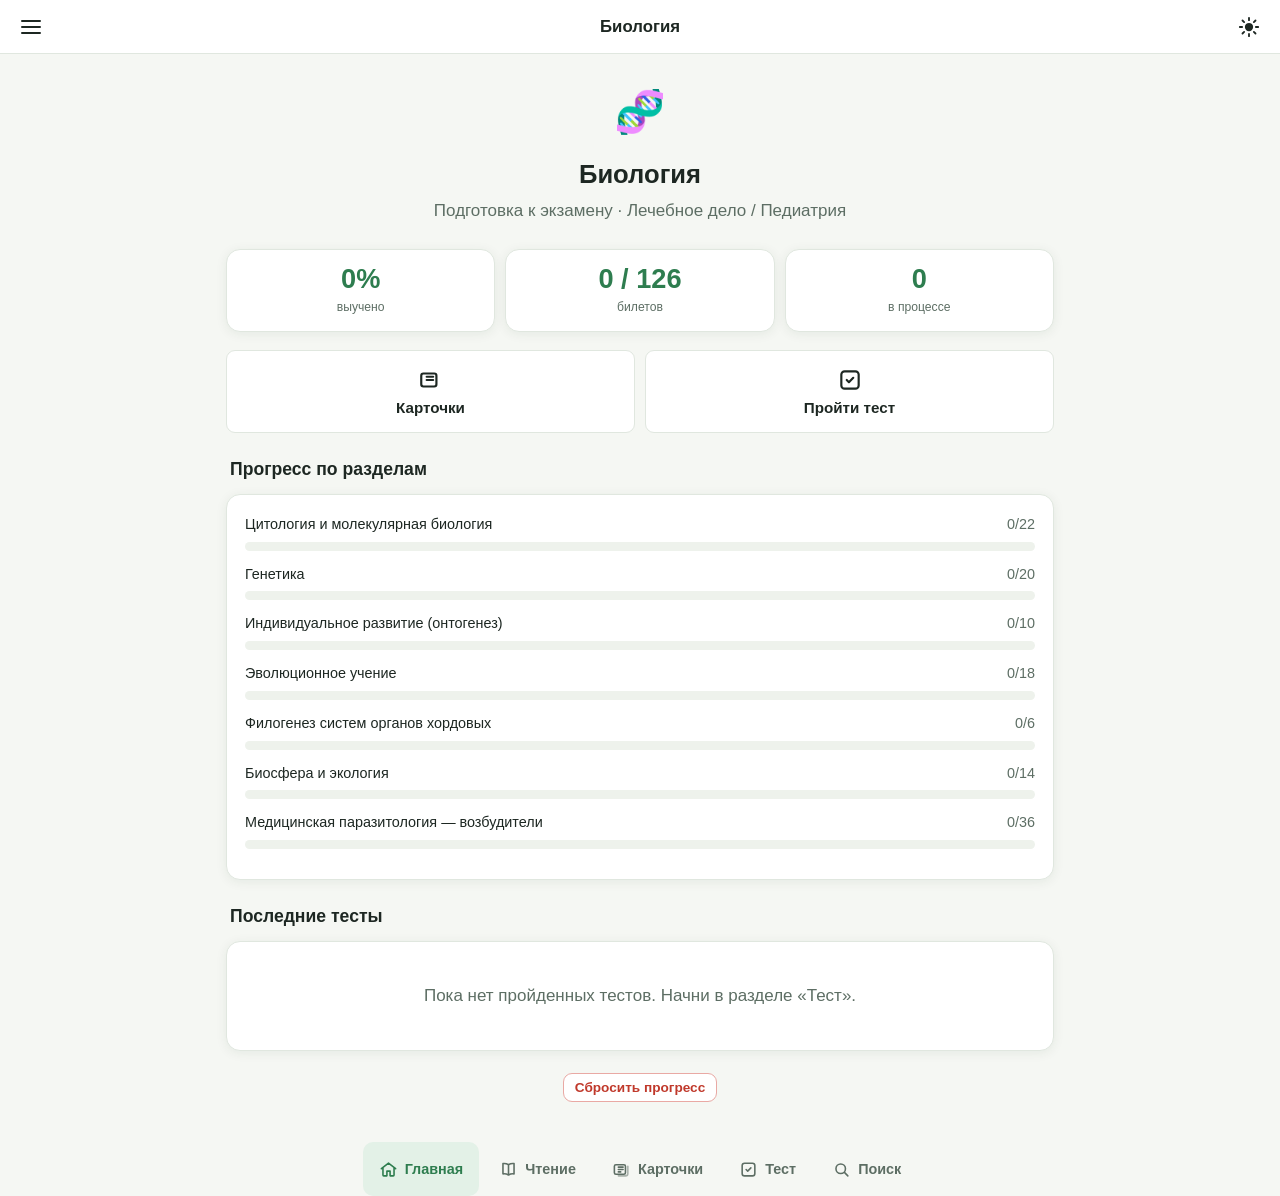
==== public/index.html @ f7928bce "feat: сайт-тренажёр по биологии — 4 режима, парсер конспекта, 510 вопросов - Чтение: 126 билетов по " ====
<!DOCTYPE html>
<html lang="ru">
<head>
  <meta charset="UTF-8" />
  <meta name="viewport" content="width=device-width, initial-scale=1.0, viewport-fit=cover" />
  <meta name="description" content="Тренажёр для подготовки к экзамену по биологии: чтение, карточки, тесты, поиск." />
  <meta name="theme-color" content="#2e7d4f" />
  <title>Биология · подготовка к экзамену</title>
  <link rel="stylesheet" href="styles.css" />
</head>
<body>
  <!-- ── Шапка ─────────────────────────────────────────── -->
  <header class="topbar">
    <button class="icon-btn nav-toggle" id="navToggle" aria-label="Список билетов" aria-expanded="false">
      <svg viewBox="0 0 24 24" width="24" height="24" aria-hidden="true"><path d="M3 6h18M3 12h18M3 18h18" stroke="currentColor" stroke-width="2" stroke-linecap="round"/></svg>
    </button>
    <div class="topbar-title" id="topbarTitle">Биология</div>
    <button class="icon-btn theme-toggle" id="themeToggle" aria-label="Сменить тему">
      <svg class="i-sun" viewBox="0 0 24 24" width="22" height="22" aria-hidden="true"><circle cx="12" cy="12" r="4.5" fill="currentColor"/><g stroke="currentColor" stroke-width="2" stroke-linecap="round"><path d="M12 2v2.5M12 19.5V22M2 12h2.5M19.5 12H22M4.9 4.9l1.8 1.8M17.3 17.3l1.8 1.8M19.1 4.9l-1.8 1.8M6.7 17.3l-1.8 1.8"/></g></svg>
      <svg class="i-moon" viewBox="0 0 24 24" width="22" height="22" aria-hidden="true"><path d="M21 12.8A8.5 8.5 0 1 1 11.2 3a6.5 6.5 0 0 0 9.8 9.8Z" fill="currentColor"/></svg>
    </button>
  </header>

  <!-- ── Drawer навигации ──────────────────────────────── -->
  <div class="drawer-scrim" id="drawerScrim" hidden></div>
  <aside class="drawer" id="drawer" aria-hidden="true">
    <div class="drawer-head">
      <div class="seg" role="tablist" aria-label="Вид списка">
        <button class="seg-btn is-active" id="navBySection" role="tab" aria-selected="true">По разделам</button>
        <button class="seg-btn" id="navByNumber" role="tab" aria-selected="false">По билетам</button>
      </div>
    </div>
    <nav class="drawer-list" id="drawerList" aria-label="Навигация по билетам"><!-- наполняется JS --></nav>
  </aside>

  <!-- ── Контент ───────────────────────────────────────── -->
  <main class="main" id="main">
    <section class="view" id="view-home" hidden></section>
    <section class="view" id="view-read" hidden></section>
    <section class="view" id="view-cards" hidden></section>
    <section class="view" id="view-quiz" hidden></section>
    <section class="view" id="view-search" hidden></section>

    <div class="loading" id="loading">
      <div class="spinner" aria-hidden="true"></div>
      <p>Загружаю конспект…</p>
    </div>
  </main>

  <!-- ── Нижний таб-бар / верхняя навигация ────────────── -->
  <nav class="tabbar" id="tabbar" aria-label="Режимы">
    <button class="tab" data-mode="home"   aria-label="Главная">
      <svg viewBox="0 0 24 24" aria-hidden="true"><path d="M3 11l9-7 9 7M5 10v9a1 1 0 0 0 1 1h4v-6h4v6h4a1 1 0 0 0 1-1v-9" fill="none" stroke="currentColor" stroke-width="2" stroke-linejoin="round" stroke-linecap="round"/></svg>
      <span>Главная</span>
    </button>
    <button class="tab" data-mode="read"   aria-label="Чтение">
      <svg viewBox="0 0 24 24" aria-hidden="true"><path d="M12 6c-2-1.3-4.5-1.8-7-1.5v13c2.5-.3 5 .2 7 1.5 2-1.3 4.5-1.8 7-1.5v-13c-2.5-.3-5 .2-7 1.5Zm0 0v13" fill="none" stroke="currentColor" stroke-width="2" stroke-linejoin="round" stroke-linecap="round"/></svg>
      <span>Чтение</span>
    </button>
    <button class="tab" data-mode="cards"  aria-label="Карточки">
      <svg viewBox="0 0 24 24" aria-hidden="true"><rect x="3" y="6" width="14" height="12" rx="2" fill="none" stroke="currentColor" stroke-width="2"/><path d="M8 9h6M8 12h6M8 15h3" stroke="currentColor" stroke-width="2" stroke-linecap="round"/><path d="M20 8v9a3 3 0 0 1-3 3H8" fill="none" stroke="currentColor" stroke-width="2" stroke-linecap="round" opacity=".5"/></svg>
      <span>Карточки</span>
    </button>
    <button class="tab" data-mode="quiz"   aria-label="Тест">
      <svg viewBox="0 0 24 24" aria-hidden="true"><path d="M9 12l2 2 4-4" fill="none" stroke="currentColor" stroke-width="2" stroke-linecap="round" stroke-linejoin="round"/><rect x="4" y="4" width="16" height="16" rx="3" fill="none" stroke="currentColor" stroke-width="2"/></svg>
      <span>Тест</span>
    </button>
    <button class="tab" data-mode="search" aria-label="Поиск">
      <svg viewBox="0 0 24 24" aria-hidden="true"><circle cx="11" cy="11" r="6" fill="none" stroke="currentColor" stroke-width="2"/><path d="M16 16l4 4" stroke="currentColor" stroke-width="2" stroke-linecap="round"/></svg>
      <span>Поиск</span>
    </button>
  </nav>

  <script src="vendor/marked.min.js"></script>
  <script type="module" src="js/app.js"></script>
</body>
</html>
---- public/styles.css ----
/* ============================================================
   Биология · тренажёр — styles.css
   Mobile-first. Светлая/тёмная тема через [data-theme] + prefers.
   ============================================================ */

:root {
  --bg: #f5f7f3;
  --surface: #ffffff;
  --surface-2: #eef2ec;
  --text: #1d2722;
  --muted: #5d6e64;
  --accent: #2e7d4f;
  --accent-ink: #1c5435;
  --accent-soft: #e3f1e7;
  --border: #e0e7df;
  --shadow: 0 2px 12px rgba(20, 50, 35, 0.07);
  --mnemo-bg: #fff5e0;
  --mnemo-border: #f0c969;
  --mnemo-ink: #7a5a12;
  --trap-bg: #fdeceb;
  --trap-border: #e9a9a4;
  --trap-ink: #9a342c;
  --def-bg: #eef2ec;
  --ok: #2e7d4f;
  --err: #c0392b;
  --radius: 14px;
  --radius-sm: 9px;
  --tabbar-h: 60px;
  --topbar-h: 54px;
  --maxw: 860px;
  --font: -apple-system, BlinkMacSystemFont, "Segoe UI", Roboto, "Helvetica Neue", Arial, "PT Sans", sans-serif;
}

[data-theme="dark"] {
  --bg: #121617;
  --surface: #1a2023;
  --surface-2: #222a2d;
  --text: #e7efe9;
  --muted: #97a89d;
  --accent: #6fcf97;
  --accent-ink: #8fe0b0;
  --accent-soft: #21302a;
  --border: #2a3236;
  --shadow: 0 2px 14px rgba(0, 0, 0, 0.35);
  --mnemo-bg: #2c2616;
  --mnemo-border: #5e4f23;
  --mnemo-ink: #e6c879;
  --trap-bg: #2e1c1a;
  --trap-border: #5e302b;
  --trap-ink: #e8a59d;
  --def-bg: #222a2d;
}

@media (prefers-color-scheme: dark) {
  :root:not([data-theme="light"]) {
    --bg: #121617; --surface: #1a2023; --surface-2: #222a2d;
    --text: #e7efe9; --muted: #97a89d; --accent: #6fcf97; --accent-ink: #8fe0b0;
    --accent-soft: #21302a; --border: #2a3236; --shadow: 0 2px 14px rgba(0,0,0,.35);
    --mnemo-bg: #2c2616; --mnemo-border: #5e4f23; --mnemo-ink: #e6c879;
    --trap-bg: #2e1c1a; --trap-border: #5e302b; --trap-ink: #e8a59d; --def-bg: #222a2d;
  }
}

* { box-sizing: border-box; }
html { -webkit-text-size-adjust: 100%; }
body {
  margin: 0;
  font-family: var(--font);
  color: var(--text);
  background: var(--bg);
  line-height: 1.65;
  font-size: 17px;
  -webkit-font-smoothing: antialiased;
  padding-bottom: calc(var(--tabbar-h) + env(safe-area-inset-bottom));
}

button { font-family: inherit; cursor: pointer; }
a { color: var(--accent); }

/* ── Шапка ─────────────────────────────────────────── */
.topbar {
  position: sticky; top: 0; z-index: 40;
  height: var(--topbar-h);
  display: flex; align-items: center; gap: 8px;
  padding: 0 10px;
  padding-top: env(safe-area-inset-top);
  background: var(--surface);
  border-bottom: 1px solid var(--border);
}
.topbar-title { flex: 1; font-weight: 700; font-size: 1.05rem; text-align: center; }
.icon-btn {
  display: grid; place-items: center;
  width: 42px; height: 42px; border: none; border-radius: 11px;
  background: transparent; color: var(--text);
}
.icon-btn:hover { background: var(--surface-2); }
.icon-btn:active { transform: scale(0.94); }
.theme-toggle .i-moon { display: none; }
[data-theme="dark"] .theme-toggle .i-sun { display: none; }
[data-theme="dark"] .theme-toggle .i-moon { display: block; }
@media (prefers-color-scheme: dark) {
  :root:not([data-theme="light"]) .theme-toggle .i-sun { display: none; }
  :root:not([data-theme="light"]) .theme-toggle .i-moon { display: block; }
}

/* ── Drawer ───────────────────────────────────────── */
.drawer-scrim {
  position: fixed; inset: 0; z-index: 49;
  background: rgba(0,0,0,.4); backdrop-filter: blur(1px);
}
.drawer {
  position: fixed; z-index: 50; top: 0; left: 0; bottom: 0;
  width: min(85vw, 340px);
  background: var(--surface);
  border-right: 1px solid var(--border);
  transform: translateX(-102%);
  transition: transform .26s cubic-bezier(.4,0,.2,1);
  display: flex; flex-direction: column;
  padding-top: env(safe-area-inset-top);
}
.drawer.is-open { transform: translateX(0); box-shadow: var(--shadow); }
.drawer-head { padding: 12px 14px; border-bottom: 1px solid var(--border); }
.drawer-list { overflow-y: auto; flex: 1; padding: 8px 8px 24px; -webkit-overflow-scrolling: touch; }

.seg { display: flex; background: var(--surface-2); border-radius: 11px; padding: 3px; }
.seg-btn {
  flex: 1; border: none; background: transparent; color: var(--muted);
  padding: 8px 6px; border-radius: 8px; font-size: .9rem; font-weight: 600;
}
.seg-btn.is-active { background: var(--surface); color: var(--accent); box-shadow: var(--shadow); }

.nav-group { margin-bottom: 4px; }
.nav-group-head {
  width: 100%; text-align: left; border: none; background: transparent;
  color: var(--accent-ink); font-weight: 700; font-size: .82rem; letter-spacing: .02em;
  text-transform: uppercase; padding: 10px 10px 6px; display: flex; justify-content: space-between; align-items: center;
}
.nav-group-head .chev { transition: transform .2s; opacity: .6; }
.nav-group.collapsed .chev { transform: rotate(-90deg); }
.nav-group.collapsed .nav-item { display: none; }
.nav-item {
  display: flex; gap: 8px; align-items: baseline;
  width: 100%; text-align: left; border: none; background: transparent; color: var(--text);
  padding: 8px 10px; border-radius: 9px; font-size: .94rem; line-height: 1.35;
}
.nav-item:hover { background: var(--surface-2); }
.nav-item.is-current { background: var(--accent-soft); color: var(--accent-ink); font-weight: 600; }
.nav-item .num { color: var(--muted); font-variant-numeric: tabular-nums; min-width: 1.8em; font-size: .85em; }
.nav-item.is-current .num { color: var(--accent); }
.nav-item .known-dot { margin-left: auto; width: 7px; height: 7px; border-radius: 50%; background: var(--accent); opacity: 0; flex: none; align-self: center; }
.nav-item.known .known-dot { opacity: 1; }
.nav-sep { padding: 12px 10px 4px; font-size: .78rem; font-weight: 700; color: var(--muted); text-transform: uppercase; letter-spacing: .03em; }

/* ── Main / views ─────────────────────────────────── */
.main { max-width: var(--maxw); margin: 0 auto; padding: 16px 16px 40px; position: relative; }
.view[hidden] { display: none; }

.loading { text-align: center; color: var(--muted); padding: 64px 0; }
.spinner {
  width: 34px; height: 34px; margin: 0 auto 14px;
  border: 3px solid var(--border); border-top-color: var(--accent);
  border-radius: 50%; animation: spin .8s linear infinite;
}
@keyframes spin { to { transform: rotate(360deg); } }
@media (prefers-reduced-motion: reduce) { .spinner { animation-duration: 2s; } * { scroll-behavior: auto !important; } }

/* ── Tab bar ──────────────────────────────────────── */
.tabbar {
  position: fixed; left: 0; right: 0; bottom: 0; z-index: 45;
  height: calc(var(--tabbar-h) + env(safe-area-inset-bottom));
  padding-bottom: env(safe-area-inset-bottom);
  display: flex; background: var(--surface); border-top: 1px solid var(--border);
}
.tab {
  flex: 1; display: flex; flex-direction: column; align-items: center; justify-content: center; gap: 3px;
  border: none; background: transparent; color: var(--muted); font-size: .68rem; font-weight: 600;
  padding: 6px 2px;
}
.tab svg { width: 24px; height: 24px; }
.tab.is-active { color: var(--accent); }
.tab:active { transform: scale(.93); }

/* ── Общие компоненты ─────────────────────────────── */
.btn {
  display: inline-flex; align-items: center; gap: 7px; justify-content: center;
  border: 1px solid var(--border); background: var(--surface); color: var(--text);
  padding: 10px 16px; border-radius: var(--radius-sm); font-size: .95rem; font-weight: 600;
}
.btn:hover { background: var(--surface-2); }
.btn:active { transform: scale(.97); }
.btn-primary { background: var(--accent); color: #fff; border-color: var(--accent); }
[data-theme="dark"] .btn-primary { color: #0e1a13; }
.btn-primary:hover { filter: brightness(1.05); background: var(--accent); }
.btn-ghost { border-color: transparent; background: transparent; }
.btn-sm { padding: 6px 11px; font-size: .85rem; }
.btn-danger { color: var(--err); border-color: var(--trap-border); }

.card {
  background: var(--surface); border: 1px solid var(--border);
  border-radius: var(--radius); box-shadow: var(--shadow); padding: 18px;
}

.h-title { font-size: 1.5rem; font-weight: 800; margin: 6px 0 14px; }
.section-eyebrow { color: var(--accent); font-weight: 700; font-size: .8rem; text-transform: uppercase; letter-spacing: .04em; }

/* ── Чтение ───────────────────────────────────────── */
.read-toolbar { display: flex; gap: 8px; flex-wrap: wrap; align-items: center; margin-bottom: 14px; }
.read-toolbar .spacer { flex: 1; }
.read-section-label { font-size: 1.1rem; font-weight: 800; color: var(--accent-ink); margin: 22px 4px 10px; }

.ticket { background: var(--surface); border: 1px solid var(--border); border-radius: var(--radius); box-shadow: var(--shadow); margin-bottom: 14px; overflow: hidden; scroll-margin-top: calc(var(--topbar-h) + 12px); }
.ticket-head { display: flex; align-items: flex-start; gap: 10px; padding: 14px 16px; cursor: pointer; user-select: none; }
.ticket-head:hover { background: var(--surface-2); }
.ticket-num { flex: none; min-width: 2.2em; height: 2.2em; display: grid; place-items: center; background: var(--accent-soft); color: var(--accent-ink); border-radius: 9px; font-weight: 800; font-size: .9rem; font-variant-numeric: tabular-nums; }
.ticket-titlewrap { flex: 1; min-width: 0; }
.ticket-title { font-weight: 700; font-size: 1.05rem; line-height: 1.3; }
.ticket-sub { color: var(--muted); font-size: .82rem; margin-top: 2px; }
.ticket-chev { flex: none; color: var(--muted); transition: transform .2s; margin-top: 4px; }
.ticket.open .ticket-chev { transform: rotate(90deg); }
.ticket-known-btn { flex: none; border: 1px solid var(--border); background: var(--surface); border-radius: 8px; padding: 5px 9px; font-size: .75rem; font-weight: 700; color: var(--muted); white-space: nowrap; }
.ticket-known-btn.is-known { background: var(--accent); color: #fff; border-color: var(--accent); }
[data-theme="dark"] .ticket-known-btn.is-known { color: #0e1a13; }

.ticket-body { padding: 0 16px; max-height: 0; overflow: hidden; transition: max-height .01s; }
.ticket.open .ticket-body { padding: 4px 16px 18px; max-height: none; }
.ticket-question { background: var(--def-bg); border-radius: var(--radius-sm); padding: 10px 13px; margin: 4px 0 14px; font-size: .92rem; }
.ticket-question b { color: var(--accent-ink); }
.ticket-question ul { margin: 4px 0 0; padding-left: 18px; }
.ticket-question li { margin: 2px 0; }

/* Markdown тело */
.prose { font-size: 1rem; }
.prose p { margin: 0 0 .7em; }
.prose strong { color: var(--accent-ink); font-weight: 700; }
.prose h3, .prose h4 { margin: 1em 0 .4em; font-size: 1.05rem; color: var(--text); }
.prose ul, .prose ol { padding-left: 22px; margin: .4em 0 .8em; }
.prose li { margin: .25em 0; }
.prose em { color: var(--muted); }
.prose table { width: 100%; border-collapse: collapse; margin: .8em 0; font-size: .9rem; display: block; overflow-x: auto; }
.prose th, .prose td { border: 1px solid var(--border); padding: 7px 9px; text-align: left; }
.prose th { background: var(--surface-2); font-weight: 700; }
.prose code { background: var(--surface-2); padding: 1px 5px; border-radius: 5px; font-size: .9em; }
.prose blockquote { border-left: 3px solid var(--accent); margin: .6em 0; padding: .2em 0 .2em 14px; color: var(--muted); }

.callout { border-radius: var(--radius-sm); padding: 10px 13px; margin: .8em 0; border: 1px solid; font-size: .95rem; }
.callout-mnemo { background: var(--mnemo-bg); border-color: var(--mnemo-border); color: var(--mnemo-ink); }
.callout-mnemo strong, .callout-mnemo em { color: inherit; }
.callout-trap { background: var(--trap-bg); border-color: var(--trap-border); color: var(--trap-ink); }
.callout-trap strong, .callout-trap em { color: inherit; }

/* ── Карточки ─────────────────────────────────────── */
.cards-setup { display: grid; gap: 14px; }
.field-label { font-size: .82rem; font-weight: 700; color: var(--muted); margin-bottom: 6px; text-transform: uppercase; letter-spacing: .03em; }
select, input[type="text"] {
  width: 100%; padding: 11px 12px; border: 1px solid var(--border); border-radius: var(--radius-sm);
  background: var(--surface); color: var(--text); font-size: 1rem; font-family: inherit;
}
.chips { display: flex; gap: 8px; flex-wrap: wrap; }
.chip { border: 1px solid var(--border); background: var(--surface); border-radius: 999px; padding: 7px 14px; font-size: .9rem; font-weight: 600; color: var(--muted); }
.chip.is-active { background: var(--accent); color: #fff; border-color: var(--accent); }
[data-theme="dark"] .chip.is-active { color: #0e1a13; }

.flashwrap { display: flex; flex-direction: column; align-items: center; gap: 16px; }
.flash-stats { display: flex; gap: 14px; font-size: .85rem; color: var(--muted); font-weight: 600; }
.flash-stats b { color: var(--text); }
.flashcard {
  width: 100%; min-height: 340px; perspective: 1600px; cursor: pointer;
}
.flash-inner { position: relative; width: 100%; min-height: 340px; transition: transform .5s; transform-style: preserve-3d; }
.flashcard.flipped .flash-inner { transform: rotateY(180deg); }
.flash-face {
  position: absolute; inset: 0; backface-visibility: hidden; -webkit-backface-visibility: hidden;
  background: var(--surface); border: 1px solid var(--border); border-radius: var(--radius);
  box-shadow: var(--shadow); padding: 22px; display: flex; flex-direction: column; overflow-y: auto;
}
.flash-back { transform: rotateY(180deg); }
.flash-eyebrow { color: var(--accent); font-weight: 700; font-size: .78rem; text-transform: uppercase; letter-spacing: .04em; margin-bottom: 6px; }
.flash-q-title { font-size: 1.25rem; font-weight: 800; margin-bottom: 12px; line-height: 1.3; }
.flash-hint { margin-top: auto; color: var(--muted); font-size: .8rem; text-align: center; padding-top: 12px; }
.flash-actions { display: flex; gap: 12px; width: 100%; }
.flash-actions .btn { flex: 1; padding: 14px; font-size: 1rem; }
.know-yes { background: var(--ok); color: #fff; border-color: var(--ok); }
.know-no { background: var(--err); color: #fff; border-color: var(--err); }

.empty { text-align: center; color: var(--muted); padding: 40px 16px; }
.done-banner { text-align: center; padding: 30px 16px; }
.done-banner .big { font-size: 2.4rem; }

/* ── Тесты ────────────────────────────────────────── */
.quiz-setup { display: grid; gap: 16px; }
.q-progress { height: 6px; background: var(--surface-2); border-radius: 3px; overflow: hidden; margin-bottom: 16px; }
.q-progress > i { display: block; height: 100%; background: var(--accent); transition: width .3s; }
.q-meta { display: flex; justify-content: space-between; color: var(--muted); font-size: .85rem; margin-bottom: 10px; font-weight: 600; white-space: nowrap; gap: 8px; }
.q-meta > span:first-child { flex: none; }
.q-meta-sec { overflow: hidden; text-overflow: ellipsis; min-width: 0; text-align: right; }
.q-question { font-size: 1.15rem; font-weight: 700; line-height: 1.4; margin-bottom: 18px; }
.q-options { display: grid; gap: 10px; }
.q-option {
  text-align: left; border: 1.5px solid var(--border); background: var(--surface); color: var(--text);
  padding: 13px 15px; border-radius: var(--radius-sm); font-size: 1rem; line-height: 1.4;
  display: flex; gap: 11px; align-items: flex-start;
}
.q-option:hover:not(:disabled) { border-color: var(--accent); }
.q-option .opt-letter { flex: none; width: 26px; height: 26px; border-radius: 7px; background: var(--surface-2); display: grid; place-items: center; font-weight: 800; font-size: .85rem; color: var(--muted); }
.q-option.correct { border-color: var(--ok); background: var(--accent-soft); }
.q-option.correct .opt-letter { background: var(--ok); color: #fff; }
.q-option.wrong { border-color: var(--err); background: var(--trap-bg); }
.q-option.wrong .opt-letter { background: var(--err); color: #fff; }
.q-explain { margin-top: 14px; padding: 12px 14px; background: var(--def-bg); border-radius: var(--radius-sm); font-size: .92rem; }
.q-explain b { color: var(--accent-ink); }
.quiz-foot { margin-top: 18px; display: flex; justify-content: flex-end; }

.result-score { text-align: center; margin: 10px 0 22px; }
.result-score .num { font-size: 3rem; font-weight: 800; color: var(--accent); }
.result-bars { display: grid; gap: 10px; margin: 16px 0; }
.rb-row { display: grid; grid-template-columns: 1fr auto; gap: 4px; font-size: .85rem; }
.rb-track { grid-column: 1 / -1; height: 8px; background: var(--surface-2); border-radius: 4px; overflow: hidden; }
.rb-track > i { display: block; height: 100%; background: var(--accent); }
.mistake { border-left: 3px solid var(--err); padding: 8px 12px; margin: 8px 0; background: var(--surface-2); border-radius: 0 8px 8px 0; font-size: .9rem; }
.mistake a { font-weight: 600; }

/* ── Поиск ────────────────────────────────────────── */
.search-box { position: sticky; top: calc(var(--topbar-h) + env(safe-area-inset-top)); z-index: 10; background: var(--bg); padding: 6px 0 12px; }
.search-input-wrap { position: relative; }
.search-input-wrap svg { position: absolute; left: 13px; top: 50%; transform: translateY(-50%); color: var(--muted); pointer-events: none; }
.search-box input { padding-left: 42px; font-size: 1.05rem; }
.search-count { color: var(--muted); font-size: .82rem; margin: 4px 2px 10px; }
.search-result { display: block; width: 100%; text-align: left; background: var(--surface); border: 1px solid var(--border); border-radius: var(--radius-sm); padding: 12px 14px; margin-bottom: 9px; color: var(--text); }
.search-result:hover { border-color: var(--accent); }
.search-result .sr-title { font-weight: 700; }
.search-result .sr-section { color: var(--accent); font-size: .76rem; text-transform: uppercase; letter-spacing: .03em; font-weight: 700; }
.search-result .sr-snippet { color: var(--muted); font-size: .87rem; margin-top: 4px; display: -webkit-box; -webkit-line-clamp: 2; -webkit-box-orient: vertical; overflow: hidden; }
mark { background: var(--mnemo-bg); color: var(--mnemo-ink); border-radius: 3px; padding: 0 2px; }

/* ── Главная ──────────────────────────────────────── */
.home-hero { text-align: center; padding: 8px 0 6px; }
.home-hero .emoji { font-size: 2.6rem; }
.home-hero h1 { font-size: 1.6rem; margin: 6px 0 2px; }
.home-hero p { color: var(--muted); margin: 0; }
.stat-grid { display: grid; grid-template-columns: repeat(3, 1fr); gap: 10px; margin: 18px 0; }
.stat { background: var(--surface); border: 1px solid var(--border); border-radius: var(--radius); padding: 14px 10px; text-align: center; box-shadow: var(--shadow); }
.stat .v { font-size: 1.7rem; font-weight: 800; color: var(--accent); line-height: 1.1; }
.stat .l { font-size: .76rem; color: var(--muted); margin-top: 3px; }
.home-section-h { font-weight: 800; font-size: 1.1rem; margin: 22px 4px 10px; }
.prog-row { margin-bottom: 12px; }
.prog-row .top { display: flex; justify-content: space-between; font-size: .9rem; margin-bottom: 5px; }
.prog-row .top .pct { color: var(--muted); font-variant-numeric: tabular-nums; }
.prog-track { height: 9px; background: var(--surface-2); border-radius: 5px; overflow: hidden; }
.prog-track > i { display: block; height: 100%; background: var(--accent); border-radius: 5px; transition: width .5s; }
.history-item { display: flex; justify-content: space-between; align-items: center; padding: 10px 0; border-bottom: 1px solid var(--border); font-size: .9rem; }
.history-item:last-child { border-bottom: none; }
.history-item .h-meta { color: var(--muted); font-size: .8rem; }
.history-item .h-score { font-weight: 800; }
.quick-actions { display: grid; grid-template-columns: 1fr 1fr; gap: 10px; margin: 16px 0; }
.quick-actions .btn { padding: 16px; flex-direction: column; gap: 6px; }
.quick-actions .btn svg { width: 26px; height: 26px; }

/* ── Десктоп: навигация в шапке, drawer как сайдбар ─ */
@media (min-width: 880px) {
  body { padding-bottom: 0; }
  .tabbar {
    position: sticky; top: 0; bottom: auto; height: var(--topbar-h);
    max-width: var(--maxw); margin: 0 auto; border-top: none; background: transparent;
    justify-content: center; gap: 4px; z-index: 30; box-shadow: none;
  }
  .topbar { z-index: 60; }
  .tab { flex: 0 0 auto; flex-direction: row; gap: 7px; padding: 8px 16px; border-radius: 10px; font-size: .9rem; }
  .tab svg { width: 19px; height: 19px; }
  .tab.is-active { background: var(--accent-soft); }
}
/* Подсветка билета при переходе из поиска/разбора ошибок */
.ticket.flash-target { animation: flashTarget 1.2s ease; }
@keyframes flashTarget {
  0%, 100% { box-shadow: var(--shadow); }
  20%, 60% { box-shadow: 0 0 0 3px var(--accent); }
}
@media (prefers-reduced-motion: reduce) { .ticket.flash-target { animation: none; outline: 2px solid var(--accent); } }

/* Планшет/десктоп: drawer остаётся выезжающим оверлеем на всех ширинах —
   это надёжно и единообразно. Список билетов открывается гамбургером. */
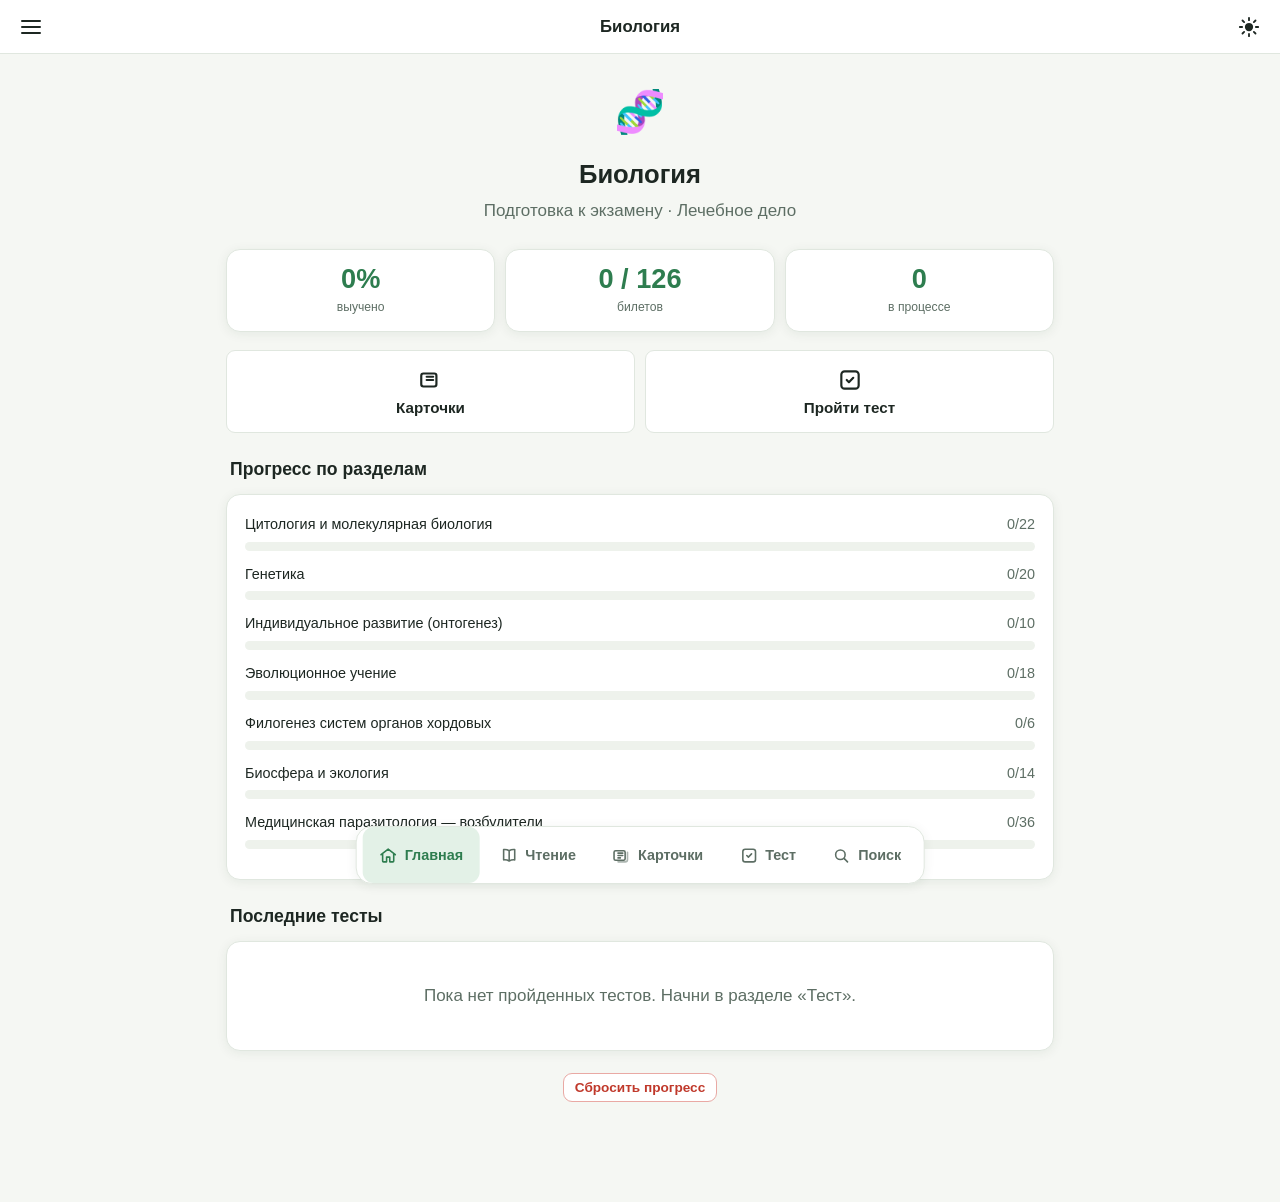
==== commit 51bb90c8: "feat(pwa): PWA-режим, иконка-ДНК, нав-бар всегда снизу, только «Лечебное дело» - manifest.webmanifes" ====
--- a/public/index.html
+++ b/public/index.html
@@ -6,6 +6,17 @@
   <meta name="description" content="Тренажёр для подготовки к экзамену по биологии: чтение, карточки, тесты, поиск." />
   <meta name="theme-color" content="#2e7d4f" />
   <title>Биология · подготовка к экзамену</title>
+
+  <!-- PWA -->
+  <link rel="manifest" href="manifest.webmanifest" />
+  <link rel="icon" type="image/svg+xml" href="icon.svg" />
+  <link rel="icon" type="image/png" sizes="192x192" href="icons/icon-192.png" />
+  <link rel="apple-touch-icon" href="icons/apple-touch-icon.png" />
+  <meta name="apple-mobile-web-app-capable" content="yes" />
+  <meta name="mobile-web-app-capable" content="yes" />
+  <meta name="apple-mobile-web-app-status-bar-style" content="default" />
+  <meta name="apple-mobile-web-app-title" content="Биология" />
+
   <link rel="stylesheet" href="styles.css" />
 </head>
 <body>
--- a/public/styles.css
+++ b/public/styles.css
@@ -355,16 +355,15 @@
 .quick-actions .btn { padding: 16px; flex-direction: column; gap: 6px; }
 .quick-actions .btn svg { width: 26px; height: 26px; }
 
-/* ── Десктоп: навигация в шапке, drawer как сайдбар ─ */
+/* ── Десктоп: таб-бар остаётся ВНИЗУ (плавающая «пилюля» по центру) ─ */
 @media (min-width: 880px) {
-  body { padding-bottom: 0; }
   .tabbar {
-    position: sticky; top: 0; bottom: auto; height: var(--topbar-h);
-    max-width: var(--maxw); margin: 0 auto; border-top: none; background: transparent;
-    justify-content: center; gap: 4px; z-index: 30; box-shadow: none;
+    left: 50%; right: auto; transform: translateX(-50%);
+    bottom: 16px; height: 58px; width: auto;
+    border: 1px solid var(--border); border-top: 1px solid var(--border);
+    border-radius: 16px; box-shadow: var(--shadow); padding: 0 6px; gap: 4px;
   }
-  .topbar { z-index: 60; }
-  .tab { flex: 0 0 auto; flex-direction: row; gap: 7px; padding: 8px 16px; border-radius: 10px; font-size: .9rem; }
+  .tab { flex: 0 0 auto; flex-direction: row; gap: 7px; padding: 8px 16px; border-radius: 11px; font-size: .9rem; }
   .tab svg { width: 19px; height: 19px; }
   .tab.is-active { background: var(--accent-soft); }
 }
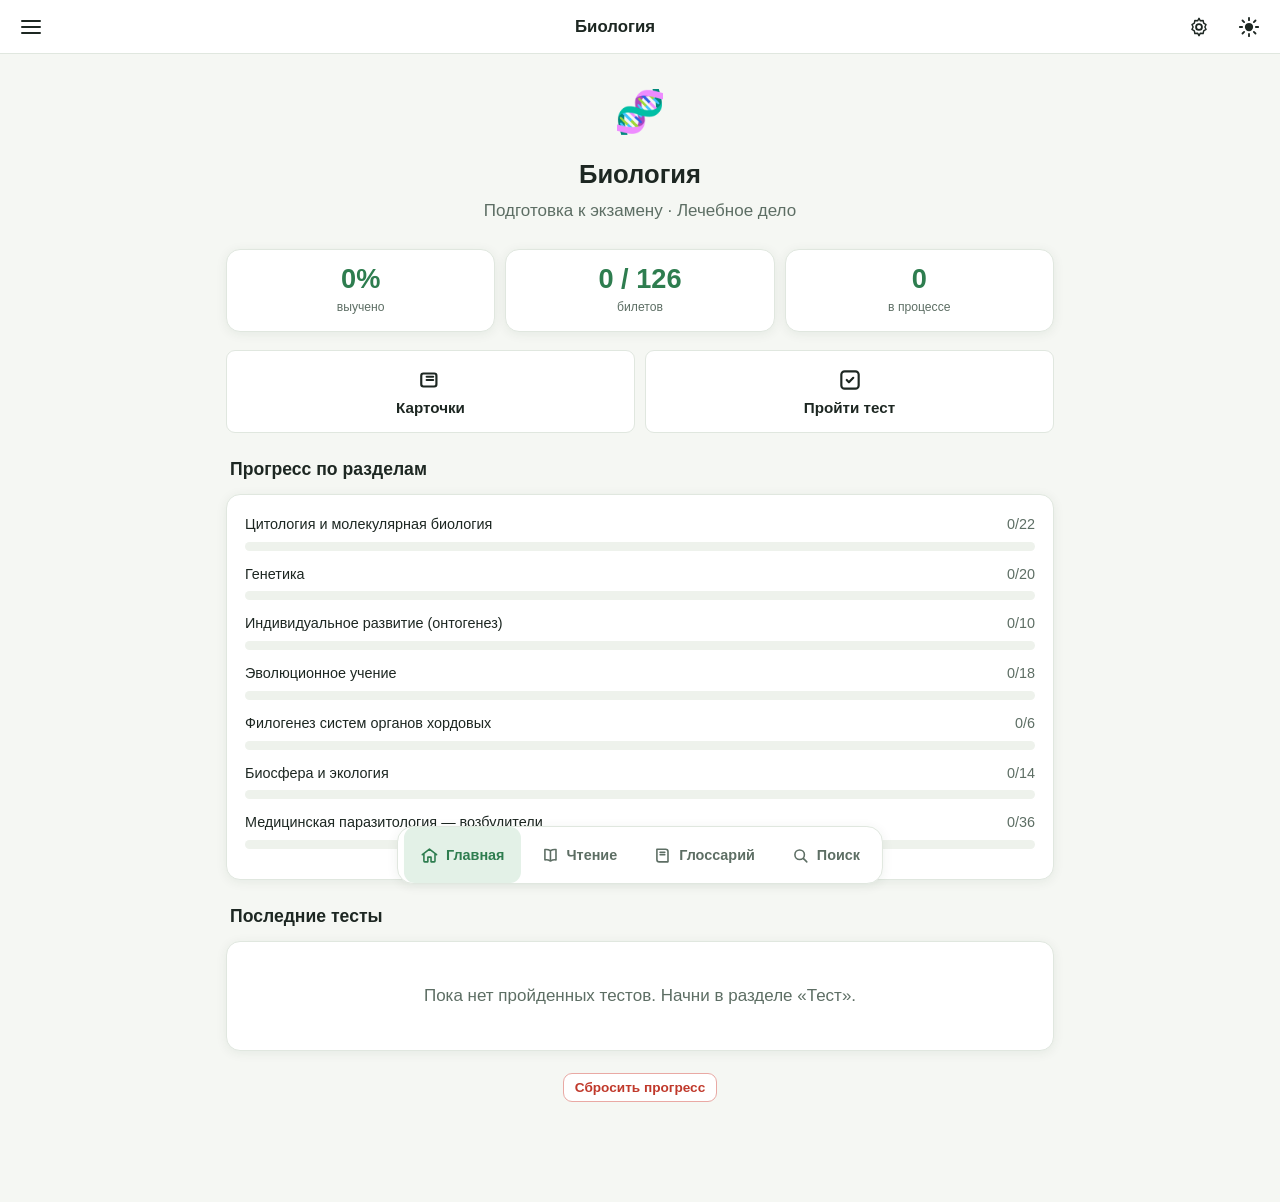
==== commit 3bbd0db6: "feat: расширенный конспект, глоссарий, продолжение тестов/карточек, улучшенный поиск Контент: - Расш" ====
--- a/public/index.html
+++ b/public/index.html
@@ -26,6 +26,9 @@
       <svg viewBox="0 0 24 24" width="24" height="24" aria-hidden="true"><path d="M3 6h18M3 12h18M3 18h18" stroke="currentColor" stroke-width="2" stroke-linecap="round"/></svg>
     </button>
     <div class="topbar-title" id="topbarTitle">Биология</div>
+    <button class="icon-btn settings-toggle" id="settingsToggle" aria-label="Настройки">
+      <svg viewBox="0 0 24 24" width="22" height="22" aria-hidden="true"><circle cx="12" cy="12" r="3.2" fill="none" stroke="currentColor" stroke-width="2"/><path d="M12 2.6l1.5 2.6 3-.4 .6 3 2.6 1.5-1.3 2.7 1.3 2.7-2.6 1.5-.6 3-3-.4L12 21.4 10.5 18.8l-3 .4-.6-3L4.3 14.7l1.3-2.7-1.3-2.7 2.6-1.5 .6-3 3 .4Z" fill="none" stroke="currentColor" stroke-width="1.6" stroke-linejoin="round"/></svg>
+    </button>
     <button class="icon-btn theme-toggle" id="themeToggle" aria-label="Сменить тему">
       <svg class="i-sun" viewBox="0 0 24 24" width="22" height="22" aria-hidden="true"><circle cx="12" cy="12" r="4.5" fill="currentColor"/><g stroke="currentColor" stroke-width="2" stroke-linecap="round"><path d="M12 2v2.5M12 19.5V22M2 12h2.5M19.5 12H22M4.9 4.9l1.8 1.8M17.3 17.3l1.8 1.8M19.1 4.9l-1.8 1.8M6.7 17.3l-1.8 1.8"/></g></svg>
       <svg class="i-moon" viewBox="0 0 24 24" width="22" height="22" aria-hidden="true"><path d="M21 12.8A8.5 8.5 0 1 1 11.2 3a6.5 6.5 0 0 0 9.8 9.8Z" fill="currentColor"/></svg>
@@ -51,6 +54,7 @@
     <section class="view" id="view-cards" hidden></section>
     <section class="view" id="view-quiz" hidden></section>
     <section class="view" id="view-search" hidden></section>
+    <section class="view" id="view-gloss" hidden></section>
 
     <div class="loading" id="loading">
       <div class="spinner" aria-hidden="true"></div>
@@ -68,13 +72,9 @@
       <svg viewBox="0 0 24 24" aria-hidden="true"><path d="M12 6c-2-1.3-4.5-1.8-7-1.5v13c2.5-.3 5 .2 7 1.5 2-1.3 4.5-1.8 7-1.5v-13c-2.5-.3-5 .2-7 1.5Zm0 0v13" fill="none" stroke="currentColor" stroke-width="2" stroke-linejoin="round" stroke-linecap="round"/></svg>
       <span>Чтение</span>
     </button>
-    <button class="tab" data-mode="cards"  aria-label="Карточки">
-      <svg viewBox="0 0 24 24" aria-hidden="true"><rect x="3" y="6" width="14" height="12" rx="2" fill="none" stroke="currentColor" stroke-width="2"/><path d="M8 9h6M8 12h6M8 15h3" stroke="currentColor" stroke-width="2" stroke-linecap="round"/><path d="M20 8v9a3 3 0 0 1-3 3H8" fill="none" stroke="currentColor" stroke-width="2" stroke-linecap="round" opacity=".5"/></svg>
-      <span>Карточки</span>
-    </button>
-    <button class="tab" data-mode="quiz"   aria-label="Тест">
-      <svg viewBox="0 0 24 24" aria-hidden="true"><path d="M9 12l2 2 4-4" fill="none" stroke="currentColor" stroke-width="2" stroke-linecap="round" stroke-linejoin="round"/><rect x="4" y="4" width="16" height="16" rx="3" fill="none" stroke="currentColor" stroke-width="2"/></svg>
-      <span>Тест</span>
+    <button class="tab" data-mode="gloss" aria-label="Глоссарий">
+      <svg viewBox="0 0 24 24" aria-hidden="true"><path d="M5 4h11a3 3 0 0 1 3 3v13H8a3 3 0 0 1-3-3V4Z" fill="none" stroke="currentColor" stroke-width="2" stroke-linejoin="round"/><path d="M9 8h6M9 11h6" stroke="currentColor" stroke-width="2" stroke-linecap="round"/></svg>
+      <span>Глоссарий</span>
     </button>
     <button class="tab" data-mode="search" aria-label="Поиск">
       <svg viewBox="0 0 24 24" aria-hidden="true"><circle cx="11" cy="11" r="6" fill="none" stroke="currentColor" stroke-width="2"/><path d="M16 16l4 4" stroke="currentColor" stroke-width="2" stroke-linecap="round"/></svg>
--- a/public/styles.css
+++ b/public/styles.css
@@ -151,6 +151,29 @@
 .nav-item.known .known-dot { opacity: 1; }
 .nav-sep { padding: 12px 10px 4px; font-size: .78rem; font-weight: 700; color: var(--muted); text-transform: uppercase; letter-spacing: .03em; }
 
+/* ── Модальное окно настроек ──────────────────────── */
+.modal-scrim {
+  position: fixed; inset: 0; z-index: 60;
+  background: rgba(0,0,0,.45); backdrop-filter: blur(1px);
+  display: flex; align-items: flex-end; justify-content: center;
+}
+@media (min-width: 560px) { .modal-scrim { align-items: center; } }
+.modal-sheet {
+  width: min(100%, 460px);
+  background: var(--surface); border: 1px solid var(--border);
+  border-radius: 18px 18px 0 0; box-shadow: var(--shadow);
+  padding: 18px 18px calc(20px + env(safe-area-inset-bottom));
+  max-height: 85vh; overflow-y: auto;
+  animation: sheetUp .22s cubic-bezier(.4,0,.2,1);
+}
+@media (min-width: 560px) { .modal-sheet { border-radius: 18px; } }
+@keyframes sheetUp { from { transform: translateY(14px); opacity: 0; } to { transform: none; opacity: 1; } }
+@media (prefers-reduced-motion: reduce) { .modal-sheet { animation: none; } }
+.modal-head { display: flex; align-items: center; justify-content: space-between; margin-bottom: 6px; }
+.modal-head h2 { font-size: 1.25rem; font-weight: 800; margin: 0; }
+.modal-field { margin-top: 16px; }
+.modal-hint { color: var(--muted); font-size: .82rem; margin: 8px 0 0; line-height: 1.4; }
+
 /* ── Main / views ─────────────────────────────────── */
 .main { max-width: var(--maxw); margin: 0 auto; padding: 16px 16px 40px; position: relative; }
 .view[hidden] { display: none; }
@@ -223,6 +246,8 @@
 
 .ticket-body { padding: 0 16px; max-height: 0; overflow: hidden; transition: max-height .01s; }
 .ticket.open .ticket-body { padding: 4px 16px 18px; max-height: none; }
+.ver-toggle { margin: 4px 0 14px; max-width: 260px; }
+.ver-toggle .seg-btn { padding: 6px 8px; font-size: .82rem; }
 .ticket-question { background: var(--def-bg); border-radius: var(--radius-sm); padding: 10px 13px; margin: 4px 0 14px; font-size: .92rem; }
 .ticket-question b { color: var(--accent-ink); }
 .ticket-question ul { margin: 4px 0 0; padding-left: 18px; }
@@ -251,7 +276,7 @@
 /* ── Карточки ─────────────────────────────────────── */
 .cards-setup { display: grid; gap: 14px; }
 .field-label { font-size: .82rem; font-weight: 700; color: var(--muted); margin-bottom: 6px; text-transform: uppercase; letter-spacing: .03em; }
-select, input[type="text"] {
+select, input[type="text"], input[type="number"], input[type="search"] {
   width: 100%; padding: 11px 12px; border: 1px solid var(--border); border-radius: var(--radius-sm);
   background: var(--surface); color: var(--text); font-size: 1rem; font-family: inherit;
 }
@@ -259,6 +284,14 @@
 .chip { border: 1px solid var(--border); background: var(--surface); border-radius: 999px; padding: 7px 14px; font-size: .9rem; font-weight: 600; color: var(--muted); }
 .chip.is-active { background: var(--accent); color: #fff; border-color: var(--accent); }
 [data-theme="dark"] .chip.is-active { color: #0e1a13; }
+.count-custom { margin-top: 10px; }
+.count-input { max-width: 180px; }
+
+/* Карточка «продолжить незавершённую сессию» */
+.resume-card { display: flex; align-items: center; justify-content: space-between; gap: 14px; margin-bottom: 14px; border-color: var(--accent); }
+.resume-card .resume-title { font-weight: 800; }
+.resume-card .resume-sub { color: var(--muted); font-size: .85rem; margin-top: 2px; }
+.resume-card .btn { flex: none; }
 
 .flashwrap { display: flex; flex-direction: column; align-items: center; gap: 16px; }
 .flash-stats { display: flex; gap: 14px; font-size: .85rem; color: var(--muted); font-weight: 600; }
@@ -331,6 +364,38 @@
 .search-result .sr-section { color: var(--accent); font-size: .76rem; text-transform: uppercase; letter-spacing: .03em; font-weight: 700; }
 .search-result .sr-snippet { color: var(--muted); font-size: .87rem; margin-top: 4px; display: -webkit-box; -webkit-line-clamp: 2; -webkit-box-orient: vertical; overflow: hidden; }
 mark { background: var(--mnemo-bg); color: var(--mnemo-ink); border-radius: 3px; padding: 0 2px; }
+
+/* ── Глоссарий ────────────────────────────────────── */
+.g-controls { position: sticky; top: calc(var(--topbar-h) + env(safe-area-inset-top)); z-index: 10; background: var(--bg); padding: 6px 0 8px; margin: 0 0 6px; }
+.g-controls .search-count { margin: 8px 2px 0; }
+.g-pills { display: flex; flex-wrap: wrap; gap: 7px; padding: 8px 2px 4px; }
+.g-pill {
+  display: inline-flex; align-items: center; gap: 6px; white-space: nowrap;
+  border: 1px solid var(--border); background: var(--surface); color: var(--text);
+  border-radius: 999px; padding: 6px 11px; font-size: .85rem; font-weight: 600;
+}
+.g-pill .g-num { color: var(--muted); font-variant-numeric: tabular-nums; font-size: .8em; }
+.g-pill.is-active { background: var(--accent-soft); border-color: var(--accent); color: var(--accent-ink); }
+.g-pill.is-active .g-num { color: var(--accent-ink); }
+.g-pill-meth.is-active { background: var(--mnemo-bg); border-color: var(--mnemo-border); color: var(--mnemo-ink); }
+.g-swatch { width: 11px; height: 11px; border-radius: 50%; flex: none; }
+.g-alpha { display: flex; flex-wrap: wrap; gap: 2px; padding: 6px 0 0; }
+.g-alpha a, .g-alpha .g-empty { font-size: .8rem; font-weight: 700; min-width: 22px; text-align: center; padding: 2px 0; border-radius: 6px; }
+.g-alpha a { color: var(--accent); }
+.g-alpha a:hover { background: var(--accent-soft); }
+.g-alpha .g-empty { color: var(--border); }
+
+.g-letterblock { margin-bottom: 6px; }
+.g-letter { display: flex; align-items: baseline; gap: 8px; font-size: 1.2rem; font-weight: 800; color: var(--accent-ink); margin: 18px 4px 8px; scroll-margin-top: calc(var(--topbar-h) + 96px); }
+.g-letter .g-lc { font-size: .8rem; font-weight: 700; color: var(--muted); }
+.g-card { background: var(--surface); border: 1px solid var(--border); border-left: 3px solid var(--cc, var(--accent)); border-radius: var(--radius-sm); box-shadow: var(--shadow); padding: 12px 14px; margin-bottom: 9px; }
+.g-head { display: flex; justify-content: space-between; align-items: flex-start; gap: 10px; flex-wrap: wrap; }
+.g-term { font-size: 1.02rem; font-weight: 800; margin: 0; line-height: 1.3; }
+.g-tags { display: flex; gap: 6px; align-items: center; flex-wrap: wrap; }
+.g-star { font-size: .72rem; font-weight: 700; color: var(--mnemo-ink); background: var(--mnemo-bg); border: 1px solid var(--mnemo-border); border-radius: 6px; padding: 2px 6px; white-space: nowrap; }
+.g-tag { font-size: .72rem; font-weight: 700; color: var(--cc, var(--muted)); border: 1px solid currentColor; border-radius: 6px; padding: 2px 6px; opacity: .9; white-space: nowrap; }
+.g-def { margin: 7px 0 0; font-size: .92rem; line-height: 1.5; color: var(--text); }
+.g-def b { color: var(--accent-ink); }
 
 /* ── Главная ──────────────────────────────────────── */
 .home-hero { text-align: center; padding: 8px 0 6px; }
